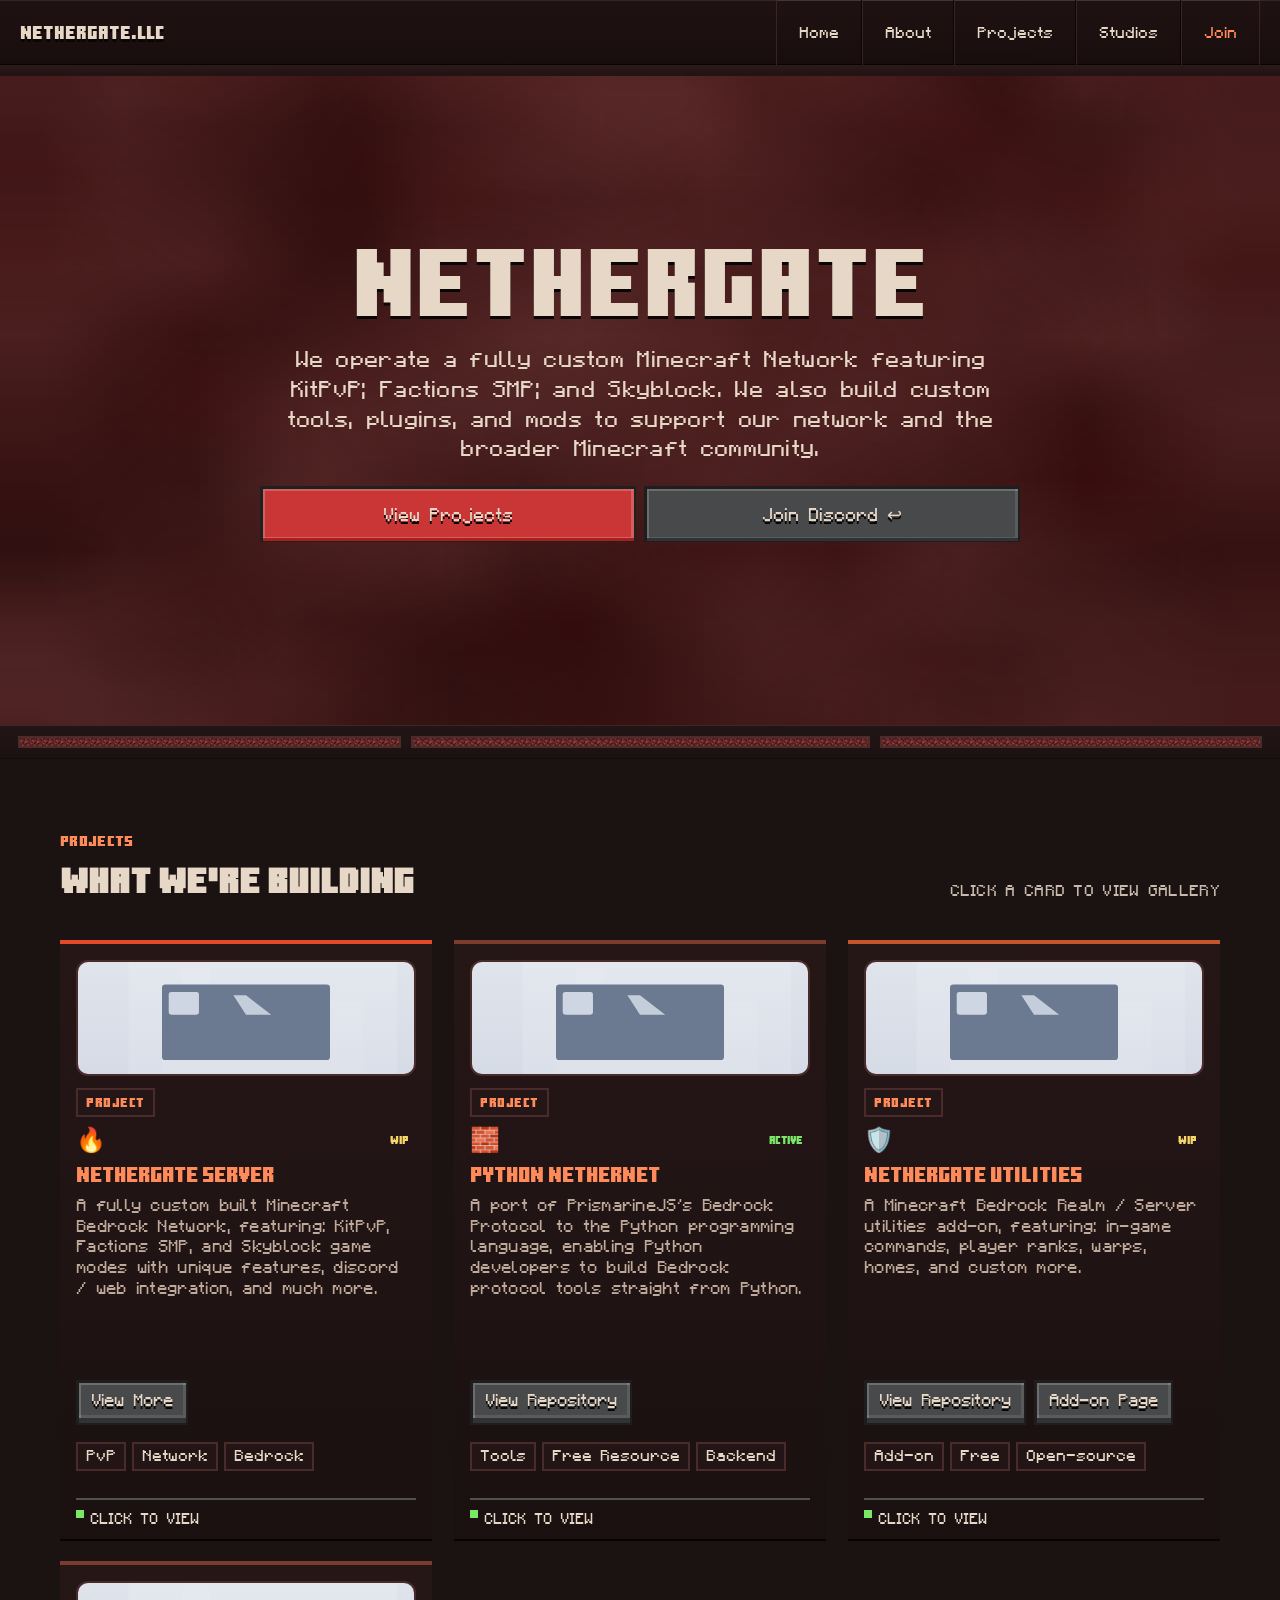
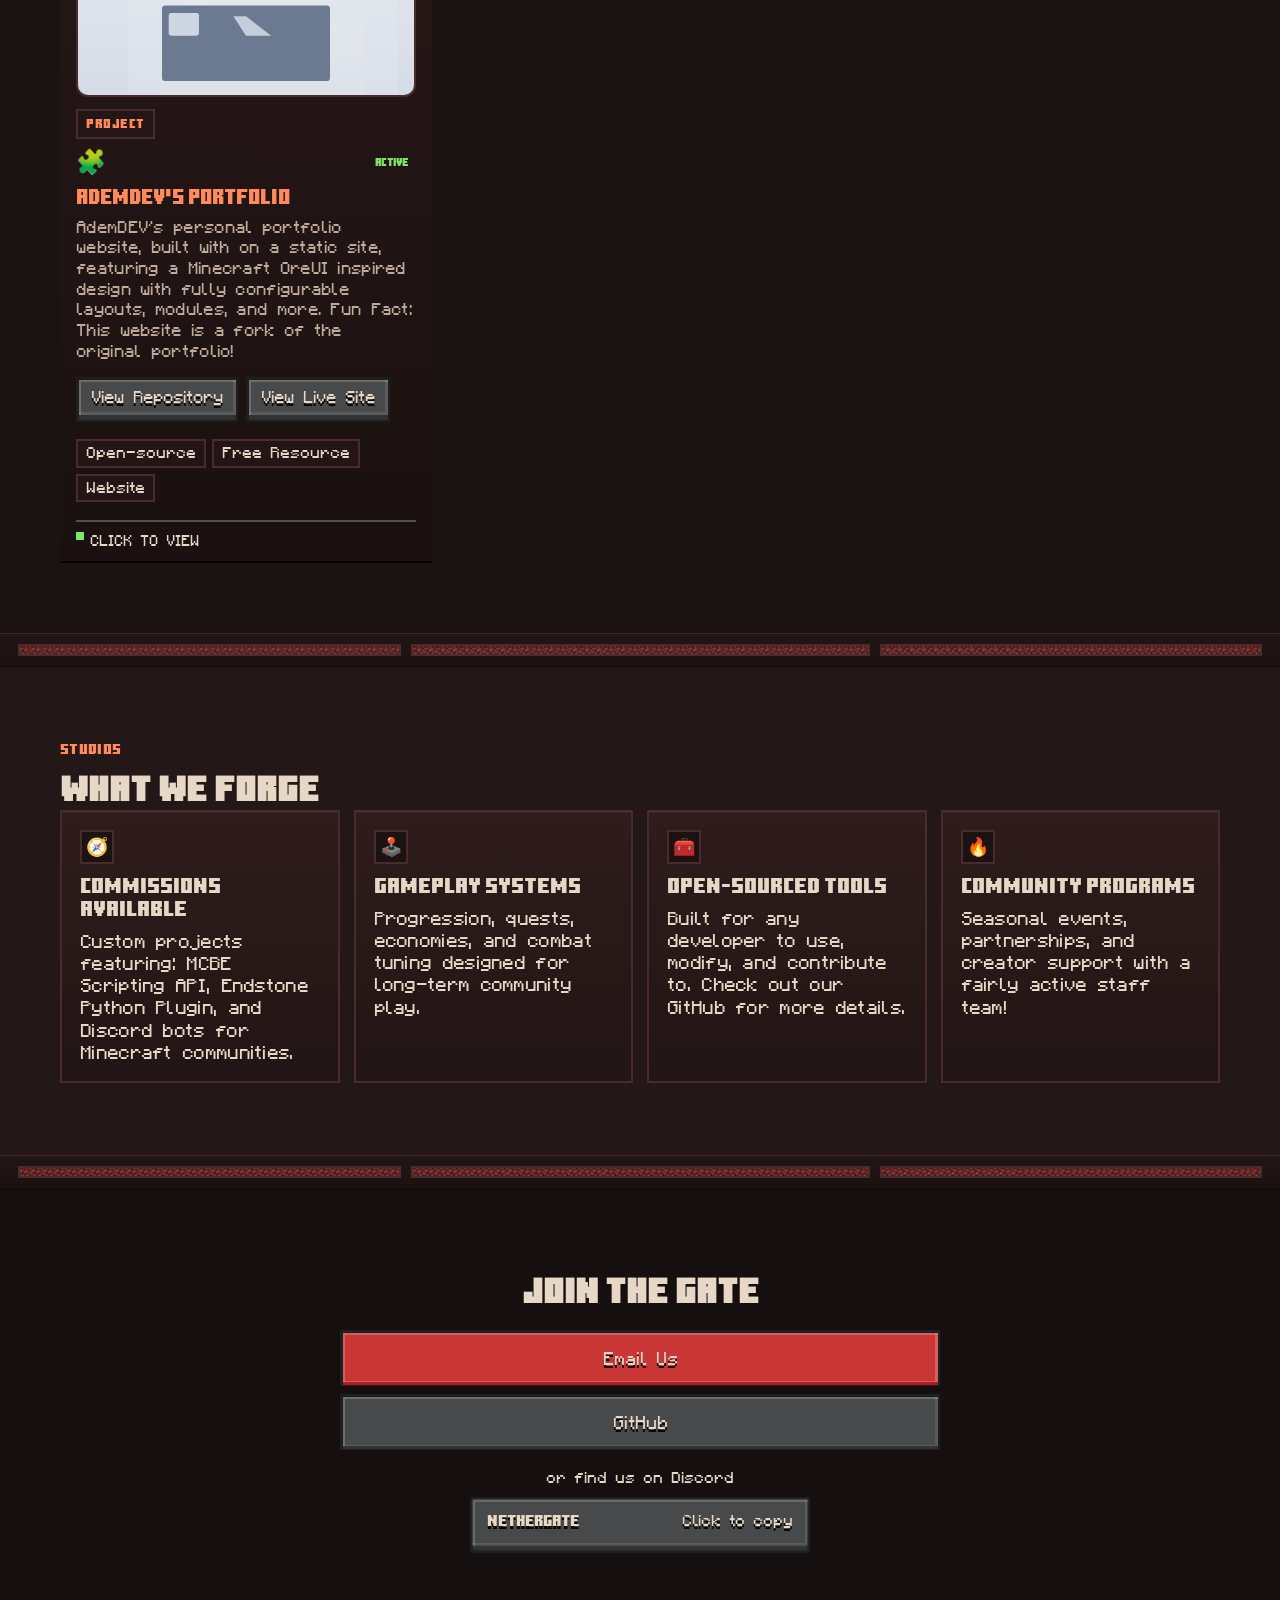
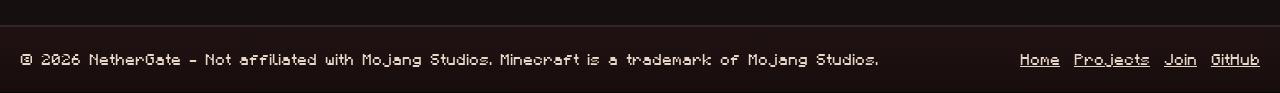
==== index.html @ c9d745f7 "e" ====
<!doctype html>
<html lang="en">
  <head>
    <meta charset="UTF-8" />
    <meta name="title" content="NetherGate" />
    <meta name="description" content="NetherGate is a Minecraft organization and server network forging dark fantasy worlds, tools, and community experiences." />
    <meta name="viewport" content="width=device-width, initial-scale=1.0" />
    <meta name="Keywords" content="HTML, Python, CSS, SQL, JavaScript, How to, PHP, Java, C, C++, C#, jQuery, Bootstrap, Colors, W3.CSS, XML, MySQL, Icons, NodeJS, React, Graphics, Angular, R, AI, Git, Data Science, Code Game, Tutorials, Programming, Web Development, Training, Learning, Quiz, Exercises, Courses, Lessons, References, Examples, Learn to code, Source code, Demos, Tips, Website">
    
    <!-- Discord / Open Graph embed -->
    <meta property="og:type" content="website" />
    <meta property="og:url" content="https://nethergate.gg/" />
    <meta property="og:title" content="NetherGate" />
    <meta property="og:description" content="NetherGate is a Minecraft organization and server network forging dark fantasy worlds, tools, and community experiences." />
    <meta property="og:image" content="https://nethergate.gg/A.png" />

    <!-- Controls the left-side colour bar in Discord -->
    <meta name="theme-color" content="#b3261e" />
    <title>NetherGate</title>
    <link rel="stylesheet" href="styles.css" />

    <link rel="icon" type="image/png" sizes="32x32" href="A.png" />,
    <link rel="apple-touch-icon" sizes="180x180" href="A.png" />
  </head>
  <body>
    <header class="topbar">
      <a href="#hero" class="brand">
        <span class="brand-text" id="logo-text">NetherGate</span>
      </a>
      <button class="nav-toggle" id="nav-toggle" aria-label="Toggle menu">☰</button>
      <nav id="nav">
        <a href="#hero">Home</a>
        <a href="#profile" id="nav-profile">About</a>
        <a href="#selling">Network</a>
        <a href="#projects">Projects</a>
        <a href="#services">Studios</a>
        <a href="#contact" class="cta">Join</a>
      </nav>
    </header>

    <main>
      <section
        id="hero"
        class="bb-section hero-bg nether-flow"
        style="--bg-url:url('images/netherrack.png')"
      >
        <div class="bb-inner hero-inner reveal">
          <h1 id="hero-title" class="bb-title">NetherGate</h1>
          <p id="hero-sub" class="bb-subtitle"></p>
          <div class="bb-actions" style="max-width: 760px">
            <a class="bb-btn green" href="#projects"><span>View Projects</span></a>
            <a class="bb-btn white" href="#selling" id="hero-store-cta"><span>Bedrock Server</span></a>
          </div>
        </div>
      </section>

      <div class="creative-separator" aria-hidden="true">
        <span></span><span></span><span></span>
      </div>

      <section class="section section-alt" id="selling">
        <div class="container">
          <div class="projects-header reveal">
            <div>
              <p class="section-label">NETWORK</p>
              <h2 class="section-heading">NetherGate Network</h2>
            </div>
            <p class="section-mini-note">CLICK A CARD TO VIEW DETAILS</p>
          </div>
          <div class="cards-grid" id="selling-grid"></div>
        </div>
      </section>

      <div class="creative-separator" aria-hidden="true">
        <span></span><span></span><span></span>
      </div>

      <section class="section" id="projects">
        <div class="container">
          <div class="projects-header reveal">
            <div>
              <p class="section-label">PROJECTS</p>
              <h2 class="section-heading">What We're Building</h2>
            </div>
            <p class="section-mini-note">CLICK A CARD TO VIEW GALLERY</p>
          </div>
          <div class="cards-grid" id="cards-grid"></div>
        </div>
      </section>

      <div class="creative-separator" aria-hidden="true">
        <span></span><span></span><span></span>
      </div>

      <section class="section section-alt" id="services">
        <div class="container">
          <div class="section-center reveal">
            <p class="section-label">STUDIOS</p>
            <h2 class="section-heading">What We Forge</h2>
          </div>
          <div class="services-grid reveal" id="services-grid"></div>
        </div>
      </section>

      <div class="creative-separator" aria-hidden="true">
        <span></span><span></span><span></span>
      </div>

      <section class="section section-dark" id="contact">
        <div class="container">
          <div class="contact-inner reveal">
            <h2 class="section-heading section-heading-center">Join the Gate</h2>
            <div class="contact-links" id="contact-links"></div>
            <div class="divider-row">or find us on Discord</div>
            <div class="discord-box" id="discord-box">
              <span class="discord-tag" id="discord-tag"></span>
              <span class="discord-copy">Click to copy</span>
            </div>
          </div>
        </div>
      </section>
    </main>

    <footer>
      <span class="footer-copy" id="footer-copy"></span>
      <div class="footer-links">
        <a href="#hero">Home</a>
        <a href="#projects">Projects</a>
        <a href="#contact">Join</a>
        <a href="#" id="footer-gh">GitHub</a>
      </div>
    </footer>

    <div id="gallery-modal" role="dialog" aria-modal="true" aria-label="Project gallery">
      <div class="gm-backdrop" id="gm-backdrop"></div>
      <div class="gm-shell">
        <div class="gm-titlebar">
          <div class="gm-title-left">
            <div class="gm-accent-dot" id="gm-accent-dot"></div>
            <span class="gm-project-name" id="gm-project-name"></span>
          </div>
          <button type="button" class="gm-close" id="gm-close" aria-label="Close gallery">✕</button>
        </div>
        <div class="gm-viewer" id="gm-viewer">
          <button type="button" class="gm-nav prev" id="gm-prev" aria-label="Previous image">◀</button>
          <img class="gm-main-img" id="gm-main-img" src="" alt="" style="display: none" />
          <div class="gm-placeholder" id="gm-placeholder">
            <div class="gm-placeholder-icon" id="gm-ph-icon">📷</div>
            <div class="gm-placeholder-title">No screenshots yet</div>
            <div class="gm-placeholder-sub">Add images to this project's gallery array in CONFIG.</div>
          </div>
          <button type="button" class="gm-nav next" id="gm-next" aria-label="Next image">▶</button>
        </div>
        <div class="gm-caption" id="gm-caption-bar" style="display: none">
          <span class="gm-caption-text" id="gm-caption"></span>
          <span class="gm-counter" id="gm-counter"></span>
        </div>
        <div class="gm-info">
          <p class="gm-info-desc" id="gm-info-desc"></p>
          <div class="gm-info-links" id="gm-info-links"></div>
        </div>
        <div class="gm-tags" id="gm-tags"></div>
        <div class="gm-thumbs" id="gm-thumbs" style="display: none"></div>
        <div class="gm-add-hint">ESC to close · ← → to navigate</div>
      </div>
    </div>

    <div id="selling-modal" role="dialog" aria-modal="true" aria-label="Selling item">
      <div class="gm-backdrop" id="sm-backdrop"></div>
      <div class="gm-shell">
        <div class="gm-titlebar">
          <div class="gm-title-left">
            <div class="gm-accent-dot" id="sm-accent-dot"></div>
            <span class="gm-project-name" id="sm-title"></span>
          </div>
          <button type="button" class="gm-close" id="sm-close" aria-label="Close selling">✕</button>
        </div>
        <div class="gm-viewer" id="sm-viewer">
          <button type="button" class="gm-nav prev" id="sm-prev" aria-label="Previous image">◀</button>
          <img class="gm-main-img" id="sm-main-img" src="" alt="" style="display: none" />
          <div class="gm-placeholder" id="sm-placeholder">
            <div class="gm-placeholder-icon" id="sm-ph-icon">📦</div>
            <div class="gm-placeholder-title">No images</div>
          </div>
          <button type="button" class="gm-nav next" id="sm-next" aria-label="Next image">▶</button>
        </div>
        <div class="gm-caption" id="sm-caption-bar" style="display: none">
          <span class="gm-caption-text" id="sm-caption"></span>
          <span class="gm-counter" id="sm-counter"></span>
        </div>
        <div class="sm-font-row">
          <div class="sm-font-toggle" role="group" aria-label="Description font">
            <button type="button" class="sm-font-btn" id="sm-font-default" aria-pressed="true">Default</button>
            <button type="button" class="sm-font-btn" id="sm-font-minecraft" aria-pressed="false">Minecraft</button>
          </div>
        </div>
        <div class="gm-info">
          <div class="sm-desc-slot"><div id="sm-desc" class="gm-info-desc"></div></div>
          <div class="gm-info-links" id="sm-links"></div>
        </div>
        <div class="gm-thumbs" id="sm-thumbs" style="display: none"></div>
        <div class="gm-add-hint">Markdown rendering enabled · Full formatting supported</div>
      </div>
    </div>

    <div id="profile-modal" role="dialog" aria-modal="true" aria-label="Profile menu">
      <div class="gm-backdrop" id="pm-backdrop"></div>
      <div class="gm-shell pm-shell">
        <div class="gm-titlebar">
          <div class="gm-title-left">
            <div class="gm-accent-dot" id="pm-accent-dot"></div>
            <span class="gm-project-name" id="pm-title">Profile</span>
          </div>
          <button type="button" class="gm-close" id="pm-close" aria-label="Close profile">✕</button>
        </div>
        <div class="pm-font-row">
          <div class="pm-font-toggle" role="group" aria-label="Profile font">
            <button type="button" class="pm-font-btn" id="pm-font-default" aria-pressed="true">Default</button>
            <button type="button" class="pm-font-btn" id="pm-font-minecraft" aria-pressed="false">Minecraft</button>
          </div>
        </div>
        <div class="pm-body">
          <div class="pm-desc-wrap">
            <div id="pm-desc" class="pm-desc"></div>
          </div>
          <div class="pm-links" id="pm-links"></div>
        </div>
      </div>
    </div>

    <script src="config.js"></script>
    <script src="https://cdn.jsdelivr.net/npm/marked/marked.min.js"></script>
    <script src="index.js" defer></script>
  </body>
</html>
---- styles.css ----
@font-face {
  font-family: "Minecraft";
  src: url("fonts/minecraft/MinecraftTen.ttf") format("truetype");
  font-display: swap;
}


@font-face {
  font-family: "Mojangles";
  src: url("fonts/mojangles/Mojangles.ttf") format("truetype");
  font-display: swap;
}

@font-face {
  font-family: "MojanglesBold";
  src: url("fonts/mojangles/MojanglesBold.otf") format("opentype");
  font-display: swap;
}

:root {
  --minecraftdepth: 2.5px;
  --nav-h: 66px;
  --text-shadow: 0 0.2rem 0 #090606;
  --ember: #ff6a3d;
  --ember-soft: #ff8b5a;
  --lava: #ff4d3a;
  --ash: #e7d7c7;
  --ink: #120b0b;
  --panel: #1b1212;
  --panel-alt: #241717;
  --panel-deep: #160f0f;
  --card-bg: #1a1212;
}

* {
  box-sizing: border-box;
  margin: 0;
  padding: 0;
  scrollbar-width: thin;
  scrollbar-color: #ff6a3d #1a0f0f;
}

*::-webkit-scrollbar {
  width: 12px;
  height: 12px;
}

*::-webkit-scrollbar-track {
  background:
    linear-gradient(180deg, #1a0f0f, #140b0b),
    repeating-linear-gradient(
      0deg,
      rgba(255, 255, 255, 0.02) 0 1px,
      rgba(0, 0, 0, 0.08) 1px 3px
    );
  border-left: 1px solid #2b1b1b;
  border-right: 1px solid #0b0707;
}

*::-webkit-scrollbar-thumb {
  background:
    linear-gradient(180deg, #ff8b5a, #e8502f),
    repeating-linear-gradient(
      90deg,
      rgba(255, 255, 255, 0.08) 0 2px,
      rgba(0, 0, 0, 0.12) 2px 4px
    );
  border: 1px solid #b83b22;
  border-radius: 2px;
  box-shadow: inset 0 1px 0 rgba(255, 255, 255, 0.12);
}

*::-webkit-scrollbar-thumb:hover {
  background:
    linear-gradient(180deg, #ff9a6c, #f0643c),
    repeating-linear-gradient(
      90deg,
      rgba(255, 255, 255, 0.12) 0 2px,
      rgba(0, 0, 0, 0.08) 2px 4px
    );
  border-color: #cf4c2c;
  box-shadow:
    inset 0 1px 0 rgba(255, 255, 255, 0.2),
    0 0 0 1px rgba(255, 120, 80, 0.2);
}

*::-webkit-scrollbar-thumb:active {
  background: linear-gradient(180deg, #e14b2b, #c83a23);
}

*::-webkit-scrollbar-corner {
  background: #120b0b;
}

html {
  scroll-behavior: smooth;
}

body {
  background-color: var(--card-bg);
  color: var(--ash);
  overflow-x: hidden;
}

.topbar {
  position: fixed;
  top: 0;
  left: 0;
  right: 0;
  height: var(--nav-h);
  background:
    linear-gradient(180deg, rgba(32, 18, 18, 0.98), rgba(23, 13, 13, 0.98)),
    repeating-linear-gradient(
      90deg,
      rgba(255, 120, 80, 0.07) 0 1px,
      rgba(0, 0, 0, 0.18) 1px 2px
    ),
    repeating-linear-gradient(
      0deg,
      rgba(255, 255, 255, 0.04) 0 1px,
      rgba(0, 0, 0, 0.2) 1px 2px
    );
  border-bottom: 1px solid #3a2525;
  box-shadow:
    inset 0 1px 0 rgba(255, 255, 255, 0.08),
    inset 0 -1px 0 rgba(0, 0, 0, 0.7);
  z-index: 999;
  display: flex;
  align-items: center;
  justify-content: space-between;
  padding: 0 20px;
  overflow: visible;
}

.topbar::before {
  content: "";
  position: absolute;
  left: 0;
  right: 0;
  bottom: -10px;
  height: 10px;
  background:
    linear-gradient(180deg, rgba(44, 26, 26, 0.96), rgba(32, 18, 18, 0.96)),
    repeating-linear-gradient(
      90deg,
      rgba(255, 120, 80, 0.08) 0 2px,
      rgba(0, 0, 0, 0.2) 2px 4px
    );
  pointer-events: none;
}

.topbar::after {
  content: "";
  position: absolute;
  left: 0;
  right: 0;
  bottom: -11px;
  height: 1px;
  background: rgba(36, 20, 20, 0.95);
  pointer-events: none;
}

.brand {
  display: inline-flex;
  align-items: center;
  gap: 10px;
  text-decoration: none;
}

.brand-logo {
  width: 34px;
  height: 34px;
  image-rendering: pixelated;
}

.brand-text {
  font-family: "Minecraft", monospace;
  font-size: clamp(14px, 2vw, 18px);
  color: var(--ash);
  text-shadow: var(--text-shadow);
}

nav {
  display: flex;
  align-items: center;
  gap: 0;
  height: 100%;
}

nav a {
  color: var(--ash);
  text-decoration: none;
  font-family: "Mojangles", monospace;
  font-size: 1rem;
  padding: 0 22px;
  height: 100%;
  display: inline-flex;
  align-items: center;
  border-left: 1px solid rgba(65, 40, 40, 0.8);
  border-right: 1px solid rgba(0, 0, 0, 0.6);
  box-shadow: inset 0 1px 0 rgba(255, 255, 255, 0.08);
}

nav a:hover {
  background: rgba(255, 106, 61, 0.12);
}

nav a:last-child {
  border-right: 1px solid rgba(65, 40, 40, 0.8);
}

nav .cta {
  color: var(--ember-soft);
}

.nav-toggle {
  display: none;
  border: 1px solid rgba(255, 255, 255, 0.08);
  color: var(--ash);
  background: rgba(0, 0, 0, 0.35);
  width: 40px;
  height: 34px;
  font-size: 20px;
}

.bb-section {
  position: relative;
  background-image: linear-gradient(rgba(0, 0, 0, 0.45), rgba(0, 0, 0, 0.62)), var(--bg-url);
  background-size: cover;
  background-position: center;
  background-repeat: no-repeat;
}

.nether-flow {
  background-size: cover;
}

.nether-flow::before {
  content: "";
  position: absolute;
  inset: 0;
  background-image: var(--bg-url);
  background-size: 160% 160%;
  background-position: 50% 0%;
  background-repeat: repeat;
  animation: netherFlow 28s linear infinite;
  opacity: 0.45;
  z-index: 0;
}

.nether-flow > * {
  position: relative;
  z-index: 1;
}

@keyframes netherFlow {
  0% {
    background-position: 50% 0%;
  }
  100% {
    background-position: 50% 100%;
  }
}

.hero-bg {
  padding-top: calc(var(--nav-h) + 56px);
  padding-bottom: 90px;
}

.info-bg {
  padding: 140px 0;
}

.bb-inner {
  width: min(60%, 1160px);
  margin: 0 auto;
  display: flex;
  flex-direction: column;
  align-items: center;
  gap: 16px;
}

.hero-inner {
  min-height: 55vh;
  justify-content: center;
}

.bb-title,
.bb-h2 {
  font-family: "Minecraft", monospace;
  font-weight: 400;
  text-shadow: var(--text-shadow);
  text-align: center;
}

.creator-card h3 {
  font-family: "Minecraft", monospace;
  font-weight: 400;
  text-shadow: var(--text-shadow);
  text-align: left;
}

.bb-title {
  font-size: clamp(44px, 8vw, 96px);
  line-height: 1;
}

.bb-h2 {
  font-size: clamp(24px, 3.2vw, 44px);
  line-height: 1.1;
}

.bb-subtitle,
.bb-p,
p,
li {
  font-family: "Mojangles", monospace;
  font-size: clamp(16px, 1.8vw, 23px);
  line-height: 1.3;
  letter-spacing: 0.3px;
  color: var(--ash);
}

.bb-p.center,
.bb-subtitle {
  text-align: center;
}

.bb-actions {
  width: 100%;
  display: grid;
  grid-template-columns: repeat(2, minmax(0, 1fr));
  gap: 8px;
  align-items: stretch;
  margin-top: 6px;
}

.bb-actions.one {
  max-width: 420px;
  grid-template-columns: 1fr;
}

.bb-actions .bb-btn {
  width: auto;
  min-width: 0;
}

.bb-btn {
  min-height: 0;
  width: 100%;
  text-decoration: none;
  color: inherit;
  display: block;
  user-select: none;
  -webkit-user-drag: none;
}

.bb-btn > span {
  cursor: pointer;
  box-sizing: border-box;
  width: 100%;
  min-height: 56px;
  image-rendering: pixelated;
  border-image-slice: 2 2 4 2 fill;
  border-image-width: 5px;
  padding: 0.5rem 0.75rem;
  display: flex;
  align-items: center;
  justify-content: center;
  font-family: "Mojangles", monospace;
  font-size: clamp(15px, 1.4vw, 20px);
  text-align: center;
  text-shadow: var(--text-shadow);
}

.bb-btn.pressed > span {
  filter: brightness(0.92);
}

.bb-btn.green > span {
  border-image-source: url("ui/buttons/red/unchecked.png");
}

.bb-btn.green:hover > span {
  border-image-source: url("ui/buttons/red/unchecked_hover.png");
}

.bb-btn.white > span {
  color: var(--ash);
  text-shadow: var(--text-shadow);
  border-image-source: url("ui/buttons/dark/unchecked.png");
}

.bb-btn.white:hover > span {
  border-image-source: url("ui/buttons/dark/unchecked_hover.png");
}

.bb-btn.blue > span {
  border-image-source: url("ui/buttons/dark/unchecked.png");
}

.bb-btn.blue:hover > span {
  border-image-source: url("ui/buttons/dark/unchecked_hover.png");
}

.bb-btn.gold > span {
  color: var(--ash);
  text-shadow: var(--text-shadow);
  border-image-source: url("ui/buttons/dark/unchecked.png");
}

.bb-btn.gold:hover > span {
  border-image-source: url("ui/buttons/dark/unchecked_hover.png");
}

.bb-btn.dark > span {
  color: var(--ash);
  text-shadow: var(--text-shadow);
  border-image-source: url("ui/buttons/dark/unchecked.png");
}

.bb-btn.dark:hover > span {
  border-image-source: url("ui/buttons/dark/unchecked_hover.png");
}

.trailer-block {
  margin-top: 38px;
}

.yt-shell {
  margin-top: 10px;
  position: relative;
  width: 100%;
  border: var(--minecraftdepth) solid rgb(30, 30, 31);
  aspect-ratio: 16 / 9;
  overflow: hidden;
}

.yt-thumb {
  width: 100%;
  height: 100%;
  object-fit: cover;
  cursor: pointer;
}

.yt-play {
  pointer-events: none;
  position: absolute;
  inset: 0;
  display: grid;
  place-items: center;
  font-size: 72px;
  color: #fff;
  text-shadow: 0 0 22px rgba(0, 0, 0, 0.9);
  background: rgba(0, 0, 0, 0.22);
}

.section-divider {
  width: 100%;
  height: 28px;
  overflow: hidden;
  background-color: #1a1212;
  background-image: url("images/netherrack.png");
  background-repeat: repeat-x;
  background-size: 28px 28px;
  border-top: 2px solid rgba(255, 255, 255, 0.06);
  border-bottom: 2px solid rgba(0, 0, 0, 0.6);
}

.section-divider img {
  display: none;
}

.feature-grid {
  gap: 52px;
}

.feature-row {
  width: 100%;
  display: flex;
  align-items: center;
  justify-content: center;
  gap: 32px;
}

.feature-row.right {
  flex-direction: row-reverse;
}

.feature-row img {
  width: 50%;
  aspect-ratio: 16 / 9;
  object-fit: cover;
  transition: transform 0.25s ease;
}

.feature-row.left img:hover {
  transform: rotate(2.5deg) scale(1.05);
}

.feature-row.right img:hover {
  transform: rotate(-2.5deg) scale(1.05);
}

.feature-row > div {
  width: 50%;
}

.creators-wrap {
  gap: 24px;
}

.creator-grid {
  width: 100%;
  display: grid;
  grid-template-columns: repeat(2, 1fr);
  gap: 12px;
}

.creator-card {
  min-height: 3.5rem;
  display: flex;
  align-items: flex-end;
}

.creator-card > div {
  width: 100%;
  box-sizing: border-box;
  border-image: url("ui/buttons/dark/default.png") 2 2 2 2 fill;
  border-image-width: 5px;
  image-rendering: pixelated;
  padding: 0.5rem;
  display: flex;
  align-items: center;
  gap: 10px;
}

.creator-card.creator > div {
  border-image-source: url("ui/buttons/red/default.png");
}

.creator-card img {
  width: 72px;
  height: 72px;
  image-rendering: pixelated;
}

.creator-card h3 {
  text-align: left;
  font-size: 1.6rem;
}

.creator-card p {
  color: var(--ash);
}

.creator-card.creator p,
.creator-card.creator h3 {
  color: var(--ash);
}

.section {
  padding: 72px 20px;
  background: var(--panel);
}

.creative-separator {
  height: 34px;
  background:
    linear-gradient(180deg, #221515 0%, #1c1111 100%),
    repeating-linear-gradient(
      90deg,
      rgba(255, 120, 80, 0.08) 0 2px,
      rgba(0, 0, 0, 0.08) 2px 4px
    );
  border-top: 1px solid #402525;
  border-bottom: 1px solid #120b0b;
  display: grid;
  grid-template-columns: 1fr 1.2fr 1fr;
  align-items: center;
  gap: 10px;
  padding: 0 18px;
}

.creative-separator span {
  height: 12px;
  border: 2px solid #4a2c2c;
  image-rendering: pixelated;
  background-size: 12px 12px;
  background-repeat: repeat;
}

.creative-separator span:nth-child(1) {
  background-image: url("images/netherrack.png");
}

.creative-separator span:nth-child(2) {
  background-image: url("images/netherrack.png");
}

.creative-separator span:nth-child(3) {
  background-image: url("images/netherrack.png");
}

.section-alt {
  background: var(--panel-alt);
}

.section-dark {
  background: var(--panel-deep);
}

.container {
  max-width: 1160px;
  margin: 0 auto;
}

.section-label {
  font-family: "Minecraft", monospace;
  font-size: 0.95rem;
  color: var(--ember-soft);
}

.section-heading {
  font-family: "Minecraft", monospace;
  font-size: clamp(24px, 2.7vw, 38px);
  margin-top: 8px;
}

.section-mini-note {
  font-family: "Mojangles", monospace;
  font-size: 1rem;
  opacity: 0.85;
}

.projects-header {
  display: flex;
  justify-content: space-between;
  align-items: flex-end;
  gap: 12px;
  margin-bottom: 38px;
  flex-wrap: wrap;
}

.cards-grid {
  display: grid;
  grid-template-columns: repeat(auto-fill, minmax(320px, 1fr));
  grid-auto-rows: 1fr;
  gap: 22px;
}

.card {
  background: #1a1212;
  border: 0;
  border-radius: 0;
  overflow: hidden;
  image-rendering: pixelated;
  border-image: url("ui/card/card_button.png") 2 2 2 2 fill;
  border-image-width: 6px;
  box-shadow: inset 0 1px 0 rgba(255, 255, 255, 0.06), 0 2px 0 rgba(0, 0, 0, 0.8);
  transition: transform 0.12s ease;
  height: 100%;
}

.card:hover {
  transform: translateY(-2px);
}

.card-accent {
  height: 4px;
}

.card-inner {
  padding: 16px;
  display: flex;
  flex-direction: column;
  height: 100%;
  background: linear-gradient(180deg, rgba(39, 23, 23, 0.94), rgba(26, 16, 16, 0.94));
}

.card-cover {
  width: 100%;
  height: 116px;
  margin-bottom: 12px;
  background-size: cover;
  background-position: center;
  border: 2px solid #4a2b2b;
  border-radius: 12px;
  overflow: hidden;
  image-rendering: pixelated;
}

.card-cover.is-placeholder {
  display: grid;
  place-items: center;
  background:
    repeating-linear-gradient(45deg, #2b1a1a 0 8px, #231515 8px 16px),
    linear-gradient(180deg, #3a2424, #1e1212);
}

.card-cover-icon {
  font-size: 26px;
  filter: grayscale(0.1);
}

.card-chip-row {
  margin-bottom: 9px;
}

.card-chip {
  display: inline-block;
  font-family: "Minecraft", monospace;
  font-size: 0.82rem;
  line-height: 1;
  color: var(--ember-soft);
  letter-spacing: 0.04em;
  border: 2px solid #4a2b2b;
  background: #241616;
  padding: 6px 8px;
}

.card-icon-row {
  display: flex;
  justify-content: space-between;
  align-items: center;
  margin-bottom: 10px;
}

.card-emoji {
  font-size: 24px;
}

.status-pill {
  font-family: "Minecraft", monospace;
  font-size: 11px;
  padding: 4px 8px;
}

.pill-active {
  color: #7ce667;
}

.pill-wip {
  color: #f8d86a;
}

.pill-archived {
  color: #bbb;
}

.card-title {
  font-family: "Minecraft", monospace;
  font-size: 1.3rem;
  line-height: 1.02;
  margin-bottom: 10px;
  color: #ff8b5a;
}

.card-desc {
  font-family: "Mojangles", monospace;
  font-size: 1.06rem;
  line-height: 1.22;
  margin-bottom: 12px;
  flex: 1;
  color: #bfa99a;
}

.card-sep {
  color: #bfa99a;
}

.card-tags {
  display: flex;
  flex-wrap: wrap;
  gap: 6px;
  margin-bottom: 8px;
  min-height: 38px;
  align-content: flex-start;
}

.tag {
  font-family: "Mojangles", monospace;
  font-size: 1.02rem;
  line-height: 1;
  border: 2px solid #4a2b2b;
  background: #231515;
  padding: 4px 8px;
}

.card-links {
  display: flex;
  gap: 8px;
  flex-wrap: wrap;
  min-height: 54px;
  align-content: flex-start;
  margin-bottom: 8px;
}

.card-links.is-empty {
  display: block;
}

.card-btn {
  text-decoration: none;
  font-family: "Mojangles", monospace;
  color: var(--ash);
  min-height: 2.8rem;
  display: inline-flex;
  align-items: flex-end;
  border: none;
  background: none;
  border-image-slice: 2 2 4 2 fill;
  border-image-width: 5px 5px 10px 5px;
  border-image-source: url("ui/buttons/dark/unchecked.png");
  border-style: solid;
  padding: 0.5rem 0.75rem calc(0.5rem + var(--minecraftdepth) * 2);
  font-size: 1.05rem;
  line-height: 1;
  text-shadow: var(--text-shadow);
}

.card-btn:hover {
  border-image-source: url("ui/buttons/dark/unchecked_hover.png");
}

.card-gallery-hint {
  margin-top: 10px;
  padding-top: 10px;
  border-top: 2px solid #505152;
  display: flex;
  gap: 6px;
  font-family: "Mojangles", monospace;
  font-size: 0.95rem;
}

.gallery-hint-dot {
  width: 8px;
  height: 8px;
  background: #7ce667;
}

.services-grid {
  display: grid;
  grid-template-columns: repeat(auto-fill, minmax(260px, 1fr));
  gap: 14px;
}

.service-block {
  border: 2px solid #4a2b2b;
  border-radius: 0;
  background: linear-gradient(180deg, #2f1c1c, #221515);
  box-shadow: inset 0 1px 0 rgba(255, 255, 255, 0.06);
  padding: 18px;
}

.service-icon {
  width: 34px;
  height: 34px;
  display: inline-grid;
  place-items: center;
  margin-bottom: 10px;
  border: 2px solid #4a2b2b;
  background: #1d1212;
  font-size: 18px;
}

.service-name {
  font-family: "Minecraft", monospace;
  font-size: 1.4rem;
  margin-bottom: 10px;
  line-height: 1.02;
}

.service-desc {
  font-family: "Mojangles", monospace;
  font-size: 1.16rem;
  line-height: 1.2;
}

.contact-inner {
  max-width: 600px;
  margin: 0 auto;
}

.section-heading-center {
  text-align: center;
}

.contact-links {
  margin: 18px 0;
  display: flex;
  justify-content: center;
  gap: 8px;
  flex-wrap: wrap;
}

.divider-row {
  text-align: center;
  font-family: "Mojangles", monospace;
  margin: 10px 0;
}

.discord-box {
  width: min(340px, 100%);
  margin: 0 auto;
  min-height: 56px;
  border-style: solid;
  border-width: 5px 5px 10px 5px;
  border-image-source: url("ui/buttons/dark/unchecked.png");
  border-image-slice: 2 2 4 2 fill;
  border-image-width: 5px 5px 10px 5px;
  border-image-repeat: stretch;
  padding: 0.5rem 0.75rem calc(0.5rem + var(--minecraftdepth) * 2);
  display: flex;
  justify-content: space-between;
  align-items: flex-end;
  cursor: pointer;
  text-shadow: var(--text-shadow);
}

.discord-box:hover {
  border-image-source: url("ui/buttons/dark/unchecked_hover.png");
}

.discord-box:active {
  filter: brightness(0.92);
}

.discord-tag {
  font-family: "Minecraft", monospace;
}

.discord-copy {
  font-family: "Mojangles", monospace;
}

footer {
  background:
    linear-gradient(180deg, rgba(32, 18, 18, 0.98), rgba(23, 13, 13, 0.98)),
    repeating-linear-gradient(
      90deg,
      rgba(255, 120, 80, 0.08) 0 1px,
      rgba(0, 0, 0, 0.2) 1px 2px
    ),
    repeating-linear-gradient(
      0deg,
      rgba(255, 255, 255, 0.04) 0 1px,
      rgba(0, 0, 0, 0.2) 1px 2px
    );
  border-top: 1px solid #3a2525;
  box-shadow:
    inset 0 1px 0 rgba(255, 255, 255, 0.08),
    inset 0 -1px 0 rgba(0, 0, 0, 0.6);
  padding: 24px 20px;
  display: flex;
  justify-content: space-between;
  align-items: center;
  gap: 10px;
  flex-wrap: wrap;
}

.footer-copy,
.footer-links a {
  font-family: "Mojangles", monospace;
  color: var(--ash);
}

.footer-links {
  display: flex;
  gap: 14px;
}

.reveal {
  opacity: 0;
  transform: translateY(20px);
  transition: opacity 0.55s ease, transform 0.55s ease;
}

.reveal.in {
  opacity: 1;
  transform: none;
}

#gallery-modal,
#selling-modal,
#profile-modal {
  position: fixed;
  inset: 0;
  z-index: 2000;
  display: flex;
  align-items: center;
  justify-content: center;
  padding: 14px;
  opacity: 0;
  pointer-events: none;
  transition: opacity 0.2s;
}

#gallery-modal.open,
#selling-modal.open,
#profile-modal.open {
  opacity: 1;
  pointer-events: auto;
}

.gm-backdrop {
  position: absolute;
  inset: 0;
  background: rgba(0, 0, 0, 0.85);
}

.gm-shell {
  position: relative;
  width: min(1240px, 98vw);
  max-height: 95vh;
  overflow: auto;
  background: #202122;
  border: 2px solid #555;
  z-index: 1;
}

.pm-shell {
  width: min(1100px, 98vw);
}

.pm-font-row {
  display: flex;
  justify-content: flex-start;
  padding: 6px 10px;
  border-bottom: 1px solid #555;
}

.pm-font-toggle {
  display: inline-flex;
  gap: 6px;
}

.pm-font-btn {
  border: 1px solid #54575c;
  background: #1b1c1e;
  color: #e7e7e7;
  padding: 4px 8px;
  font-size: 0.78rem;
  line-height: 1;
  cursor: pointer;
  border-radius: 2px;
  text-shadow: var(--text-shadow);
  font-family: "Minecraft", monospace;
}

.pm-font-btn:hover {
  border-color: #7a7f86;
  background: #222427;
}

.pm-font-btn.active,
.pm-font-btn[aria-pressed="true"] {
  border-color: #6fe784;
  background: #1f2922;
}

.pm-body {
  display: grid;
  grid-template-columns: minmax(0, 1fr) 220px;
  gap: 16px;
  padding: 16px;
}

.pm-desc-wrap {
  min-width: 0;
  max-height: 70vh;
  overflow: auto;
  padding-right: 4px;
}

.pm-desc {
  font-family: system-ui, -apple-system, "Segoe UI", Tahoma, Arial, sans-serif;
  font-size: 0.82rem;
  line-height: 1.3;
}

.pm-desc * {
  font-size: inherit;
}

.pm-desc h1,
.pm-desc h2,
.pm-desc h3,
.pm-desc h4,
.pm-desc h5,
.pm-desc h6 {
  font-family: inherit;
  font-size: 1.2em;
  margin: 0.6rem 0 0.4rem;
  line-height: 1.2;
}

.pm-desc h2 {
  font-size: 1.1em;
}

.pm-desc h3 {
  font-size: 1.05em;
}

.pm-desc h4,
.pm-desc h5,
.pm-desc h6 {
  font-size: 1em;
}

.pm-desc p,
.pm-desc li,
.pm-desc blockquote,
.pm-desc td,
.pm-desc th {
  font-family: inherit;
  line-height: 1.35;
}

.pm-desc ul,
.pm-desc ol {
  padding-left: 1.2rem;
  margin: 0.35rem 0 0.65rem;
}

.pm-desc blockquote {
  margin: 0.6rem 0;
  padding: 0.4rem 0.7rem;
  border-left: 3px solid #6a6d70;
  background: rgba(255, 255, 255, 0.04);
}

.pm-desc a {
  color: #9dff84;
  text-decoration: underline;
}

.pm-desc pre,
.pm-desc code {
  font-family: ui-monospace, "Cascadia Mono", "Segoe UI Mono", Consolas, "Liberation Mono", Menlo, monospace;
  font-size: 0.88rem;
  background: #17191a;
  border: 1px solid #4b4d4f;
  padding: 0.25rem 0.45rem;
  overflow-x: auto;
}

#profile-modal.pm-font-minecraft .pm-desc {
  font-family: "Mojangles", monospace;
}

#profile-modal.pm-font-minecraft .pm-desc h1,
#profile-modal.pm-font-minecraft .pm-desc h2,
#profile-modal.pm-font-minecraft .pm-desc h3,
#profile-modal.pm-font-minecraft .pm-desc h4,
#profile-modal.pm-font-minecraft .pm-desc h5,
#profile-modal.pm-font-minecraft .pm-desc h6 {
  font-family: "Minecraft", monospace;
}

.pm-links {
  display: flex;
  flex-direction: column;
  gap: 8px;
}

.pm-links .card-btn {
  justify-content: center;
}

@media (max-width: 900px) {
  .pm-body {
    grid-template-columns: 1fr;
  }

  .pm-links {
    flex-direction: row;
    flex-wrap: wrap;
  }
}

.gm-titlebar {
  display: flex;
  align-items: center;
  justify-content: space-between;
  height: 48px;
  padding: 0 12px;
  border-bottom: 1px solid #666;
}

.sm-font-toggle {
  display: inline-flex;
  gap: 6px;
}

.sm-font-row {
  display: flex;
  justify-content: flex-start;
  padding: 6px 10px;
  border-top: 1px solid #555;
}

.sm-font-btn {
  border: 1px solid #54575c;
  background: #1b1c1e;
  color: #e7e7e7;
  padding: 4px 8px;
  font-size: 0.78rem;
  line-height: 1;
  cursor: pointer;
  border-radius: 2px;
  text-shadow: var(--text-shadow);
  font-family: "Minecraft", monospace;
}

.sm-font-btn:hover {
  border-color: #7a7f86;
  background: #222427;
}

.sm-font-btn.active,
.sm-font-btn[aria-pressed="true"] {
  border-color: #6fe784;
  background: #1f2922;
}

.gm-title-left {
  display: flex;
  align-items: center;
  gap: 8px;
}

.gm-accent-dot {
  width: 10px;
  height: 10px;
}

.gm-project-name {
  font-family: "Minecraft", monospace;
}

.gm-close {
  width: 32px;
  height: 32px;
  font-family: "Minecraft", monospace;
  font-size: 0;
  line-height: 1;
  border: 0;
  border-style: solid;
  border-image-source: url("ui/buttons/red/unchecked.png");
  border-image-slice: 2 2 4 2 fill;
  border-image-width: 5px 5px 10px 5px;
  background: none;
  color: #fff;
  text-shadow: var(--text-shadow);
  padding: 0;
  display: grid;
  place-items: center;
}

.gm-close::before {
  content: "";
  width: 14px;
  height: 14px;
  background: center / contain no-repeat url("ui/glyphs/cross.png");
  image-rendering: pixelated;
  transform: translateY(1px);
}

.gm-close:hover {
  border-image-source: url("ui/buttons/red/unchecked_hover.png");
}

.gm-viewer {
  position: relative;
  min-height: 420px;
  display: flex;
  align-items: center;
  justify-content: center;
  background: #151617;
  overflow: hidden;
}

.gm-main-img {
  max-width: 100%;
  max-height: 72vh;
  object-fit: contain;
}

.gm-main-img.switching {
  opacity: 0;
  transform: scale(0.98);
}

.gm-placeholder {
  display: flex;
  flex-direction: column;
  align-items: center;
  gap: 10px;
  font-family: "Mojangles", monospace;
}

.gm-nav {
  position: absolute;
  top: 50%;
  transform: translateY(-50%);
  width: 44px;
  height: 54px;
  font-family: "Minecraft", monospace;
  font-size: 0;
  line-height: 1;
  color: #fff;
  border: 0;
  background: none;
  border-image: url("ui/buttons/dark/unchecked.png") 2 2 4 2 fill;
  border-image-width: 5px 5px 10px 5px;
  border-image-slice: 2 2 4 2 fill;
  border-style: solid;
  text-shadow: var(--text-shadow);
  z-index: 4;
  appearance: none;
  -webkit-appearance: none;
  padding: 0;
  display: block;
  position: absolute;
}

.gm-nav::before {
  content: "";
  position: absolute;
  left: 50%;
  top: 50%;
  width: 30px;
  height: 30px;
  display: block;
  background-position: center;
  background-repeat: no-repeat;
  background-size: 100% 100%;
  image-rendering: pixelated;
  transform: translate(-50%, -50%);
}

.gm-nav.prev::before {
  background-image: url("ui/glyphs/left_arrow.png");
}

.gm-nav.next::before {
  background-image: url("ui/glyphs/right_arrow.png");
}

.gm-nav:hover {
  border-image-source: url("ui/buttons/dark/unchecked_hover.png");
}

.gm-nav.prev {
  left: 10px;
}

.gm-nav.next {
  right: 10px;
}

.gm-caption {
  padding: 8px 10px;
  border-top: 1px solid #555;
  display: flex;
  justify-content: space-between;
}

.gm-caption-text,
.gm-info-desc,
.gm-counter,
.gm-add-hint {
  font-family: "Mojangles", monospace;
}

.gm-info-desc {
  font-size: 0.93rem;
  line-height: 1.25;
}

.gm-info {
  display: flex;
  gap: 10px;
  justify-content: space-between;
  border-top: 1px solid #555;
  padding: 12px;
}

.sm-desc-slot {
  flex: 1;
}

#sm-desc,
#sm-desc * {
  max-width: 100%;
  overflow-wrap: anywhere;
}

#sm-desc {
  font-family: system-ui, -apple-system, "Segoe UI", Tahoma, Arial, sans-serif;
}

#sm-desc h1,
#sm-desc h2,
#sm-desc h3,
#sm-desc h4,
#sm-desc h5,
#sm-desc h6 {
  font-family: inherit;
  margin: 0.35rem 0;
  line-height: 1.12;
  text-align: left;
}

#sm-desc h1 {
  font-size: 1.5rem;
}

#sm-desc h2 {
  font-size: 1.32rem;
}

#sm-desc h3 {
  font-size: 1.18rem;
}

#sm-desc h4 {
  font-size: 1.06rem;
}

#sm-desc h5,
#sm-desc h6 {
  font-size: 0.98rem;
}

#sm-desc p,
#sm-desc li,
#sm-desc blockquote,
#sm-desc td,
#sm-desc th {
  font-family: inherit;
  font-size: 0.93rem;
  line-height: 1.24;
  text-align: left;
}

#sm-desc ul,
#sm-desc ol {
  padding-left: 1.2rem;
  margin: 0.35rem 0 0.55rem;
}

#sm-desc blockquote {
  margin: 0.5rem 0;
  padding: 0.35rem 0.65rem;
  border-left: 3px solid #6a6d70;
  background: rgba(255, 255, 255, 0.03);
}

#sm-desc a {
  color: #9dff84;
  text-decoration: underline;
}

#sm-desc hr {
  border: 0;
  border-top: 1px solid #5c5f62;
  margin: 0.55rem 0;
}

#sm-desc pre,
#sm-desc code {
  font-family: ui-monospace, "Cascadia Mono", "Segoe UI Mono", Consolas, "Liberation Mono", Menlo, monospace;
  font-size: 0.85rem;
  background: #17191a;
  border: 1px solid #4b4d4f;
  padding: 0.2rem 0.4rem;
}

#selling-modal.sm-font-minecraft #sm-desc h1,
#selling-modal.sm-font-minecraft #sm-desc h2,
#selling-modal.sm-font-minecraft #sm-desc h3,
#selling-modal.sm-font-minecraft #sm-desc h4,
#selling-modal.sm-font-minecraft #sm-desc h5,
#selling-modal.sm-font-minecraft #sm-desc h6 {
  font-family: "Minecraft", monospace;
}

#selling-modal.sm-font-minecraft #sm-desc p,
#selling-modal.sm-font-minecraft #sm-desc li,
#selling-modal.sm-font-minecraft #sm-desc blockquote,
#selling-modal.sm-font-minecraft #sm-desc td,
#selling-modal.sm-font-minecraft #sm-desc th {
  font-family: "Mojangles", monospace;
}

#sm-desc ul,
#sm-desc ol {
  padding-left: 1.2rem;
}

#sm-desc.expanded {
  max-height: 55vh;
  overflow: auto;
}

.gm-info-links {
  display: flex;
  flex-wrap: wrap;
  gap: 6px;
  align-items: flex-start;
  align-content: flex-start;
}

.gm-info-links .card-btn {
  min-height: 0;
  font-size: 0.9rem;
  border-image-source: url("ui/buttons/red/unchecked.png");
  border-image-slice: 2 2 4 2 fill;
  border-image-width: 5px 5px 10px 5px;
  border-style: solid;
  padding: 0.35rem 0.65rem calc(0.35rem + var(--minecraftdepth) * 2);
  width: auto;
  height: auto;
  align-self: flex-start;
  flex: 0 0 auto;
}

.gm-info-links .card-btn:hover {
  border-image-source: url("ui/buttons/red/unchecked_hover.png");
}

.gm-tags {
  padding: 10px;
  display: flex;
  flex-wrap: wrap;
  gap: 6px;
}

.gm-thumbs {
  border-top: 1px solid #555;
  padding: 10px;
  display: flex;
  gap: 6px;
  overflow-x: auto;
}

.gm-thumb {
  width: 80px;
  height: 52px;
  border: 1px solid #666;
  overflow: hidden;
  flex-shrink: 0;
}

.gm-thumb img {
  width: 100%;
  height: 100%;
  object-fit: cover;
}

.gm-thumb.active {
  border-color: #95ef7b;
}

.gm-add-hint {
  border-top: 1px solid #555;
  padding: 8px;
  text-align: center;
}

/* --------------------- Minecraft server page --------------------- */
.server-hero {
  padding-top: calc(var(--nav-h) + 46px);
  padding-bottom: 70px;
}

.server-hero .bb-inner {
  width: min(70%, 1160px);
}

.server-logo {
  width: min(180px, 34vw);
  image-rendering: pixelated;
  margin-bottom: 10px;
}

.server-kpis {
  width: 100%;
  display: grid;
  grid-template-columns: repeat(auto-fit, minmax(220px, 1fr));
  gap: 12px;
  margin-top: 18px;
}

.server-kpi {
  border: 2px solid #4a2b2b;
  background: linear-gradient(180deg, #2b1919, #1d1212);
  padding: 12px 14px;
  font-family: "Minecraft", monospace;
  color: var(--ash);
  display: flex;
  justify-content: space-between;
  align-items: center;
}

.server-status {
  display: inline-flex;
  align-items: center;
  gap: 8px;
  font-family: "Minecraft", monospace;
}

.status-dot {
  width: 10px;
  height: 10px;
  background: var(--ember);
  border: 2px solid #4a2b2b;
}

.status-dot.offline {
  background: #5c3b3b;
}

.server-status.offline {
  color: #bfa99a;
}

.server-grid {
  display: grid;
  grid-template-columns: repeat(auto-fit, minmax(280px, 1fr));
  gap: 18px;
}

.server-card {
  border: 2px solid #4a2b2b;
  background: linear-gradient(180deg, #2b1919, #1d1212);
  padding: 18px;
  display: flex;
  flex-direction: column;
  gap: 10px;
  box-shadow: inset 0 1px 0 rgba(255, 255, 255, 0.06);
}

.server-card h3 {
  font-family: "Minecraft", monospace;
  font-size: 1.2rem;
  color: var(--ember-soft);
}

.server-field {
  display: flex;
  justify-content: space-between;
  align-items: center;
  gap: 8px;
  border: 2px solid #3f2525;
  background: #1b1111;
  padding: 10px 12px;
  font-family: "Mojangles", monospace;
  font-size: 1.02rem;
}

.server-code {
  font-family: "Minecraft", monospace;
  letter-spacing: 0.04em;
  color: var(--ash);
}

.server-pill {
  font-family: "Minecraft", monospace;
  font-size: 0.72rem;
  padding: 4px 6px;
  border: 2px solid #4a2b2b;
  color: var(--ember-soft);
  background: #241616;
}

.server-note {
  font-family: "Mojangles", monospace;
  font-size: 0.95rem;
  opacity: 0.85;
}


.feature-grid.server-features {
  display: grid;
  grid-template-columns: repeat(auto-fit, minmax(240px, 1fr));
  gap: 18px;
}

.review-grid {
  display: grid;
  grid-template-columns: repeat(auto-fit, minmax(280px, 1fr));
  gap: 18px;
}

.review-card {
  border: 2px solid #4a2b2b;
  background: linear-gradient(180deg, #2a1919, #1c1111);
  padding: 18px;
  display: grid;
  gap: 10px;
}

.review-header {
  display: flex;
  align-items: center;
  justify-content: space-between;
  font-family: "Minecraft", monospace;
}

.review-stars {
  color: var(--ember);
  letter-spacing: 0.08em;
}

.team-grid {
  display: grid;
  grid-template-columns: repeat(auto-fit, minmax(280px, 1fr));
  gap: 18px;
}

.team-card {
  border: 2px solid #4a2b2b;
  background: linear-gradient(180deg, #2b1919, #1d1212);
  padding: 18px;
  display: grid;
  gap: 10px;
}

.team-card h3 {
  font-family: "Minecraft", monospace;
  font-size: 1.15rem;
  color: var(--ash);
}

.team-badge {
  display: inline-block;
  border: 2px solid #4a2b2b;
  background: #241616;
  padding: 4px 8px;
  font-family: "Minecraft", monospace;
  font-size: 0.8rem;
  color: var(--ember-soft);
}

.rules-grid {
  display: grid;
  gap: 12px;
}

.rule-item {
  border: 2px solid #3f2525;
  background: #1b1111;
  padding: 12px 14px;
  display: grid;
  gap: 6px;
}

.rule-title {
  font-family: "Minecraft", monospace;
  color: var(--ember-soft);
}

.server-footer-note {
  font-family: "Mojangles", monospace;
  color: var(--ash);
}

@media (max-width: 1024px) {
  .bb-inner {
    width: 85%;
  }

  .cards-grid {
    grid-template-columns: repeat(auto-fill, minmax(320px, 1fr));
  }

  .feature-row {
    flex-direction: column !important;
  }

  .feature-row > div,
  .feature-row img {
    width: 100%;
  }
}

@media (max-width: 768px) {
  nav {
    display: none;
  }

  nav.open {
    display: flex;
    position: fixed;
    top: var(--nav-h);
    left: 0;
    right: 0;
    background: rgba(22, 12, 12, 0.98);
    border-bottom: 1px solid #3a2525;
    flex-direction: column;
    gap: 0;
  }

  nav.open a {
    width: 100%;
    text-align: center;
    border-bottom: 1px solid rgba(255, 255, 255, 0.06);
  }

  .nav-toggle {
    display: inline-block;
  }

  .bb-actions {
    grid-template-columns: 1fr;
    gap: 6px;
  }

  .creative-separator {
    grid-template-columns: 1fr;
    height: 14px;
    padding: 0;
  }

  .creative-separator span:nth-child(2),
  .creative-separator span:nth-child(3) {
    display: none;
  }

  .cards-grid {
    grid-template-columns: 1fr;
    gap: 16px;
  }

  .card-title {
    font-size: 1.35rem;
  }

  .card-desc,
  .tag,
  .card-gallery-hint,
  .card-btn {
    font-size: 0.95rem;
  }

  .creator-grid {
    grid-template-columns: 1fr;
  }

  .gm-info {
    flex-direction: column;
  }

  .gm-nav {
    display: none;
  }

  footer {
    flex-direction: column;
    text-align: center;
  }

  .server-hero .bb-inner {
    width: 90%;
  }
}
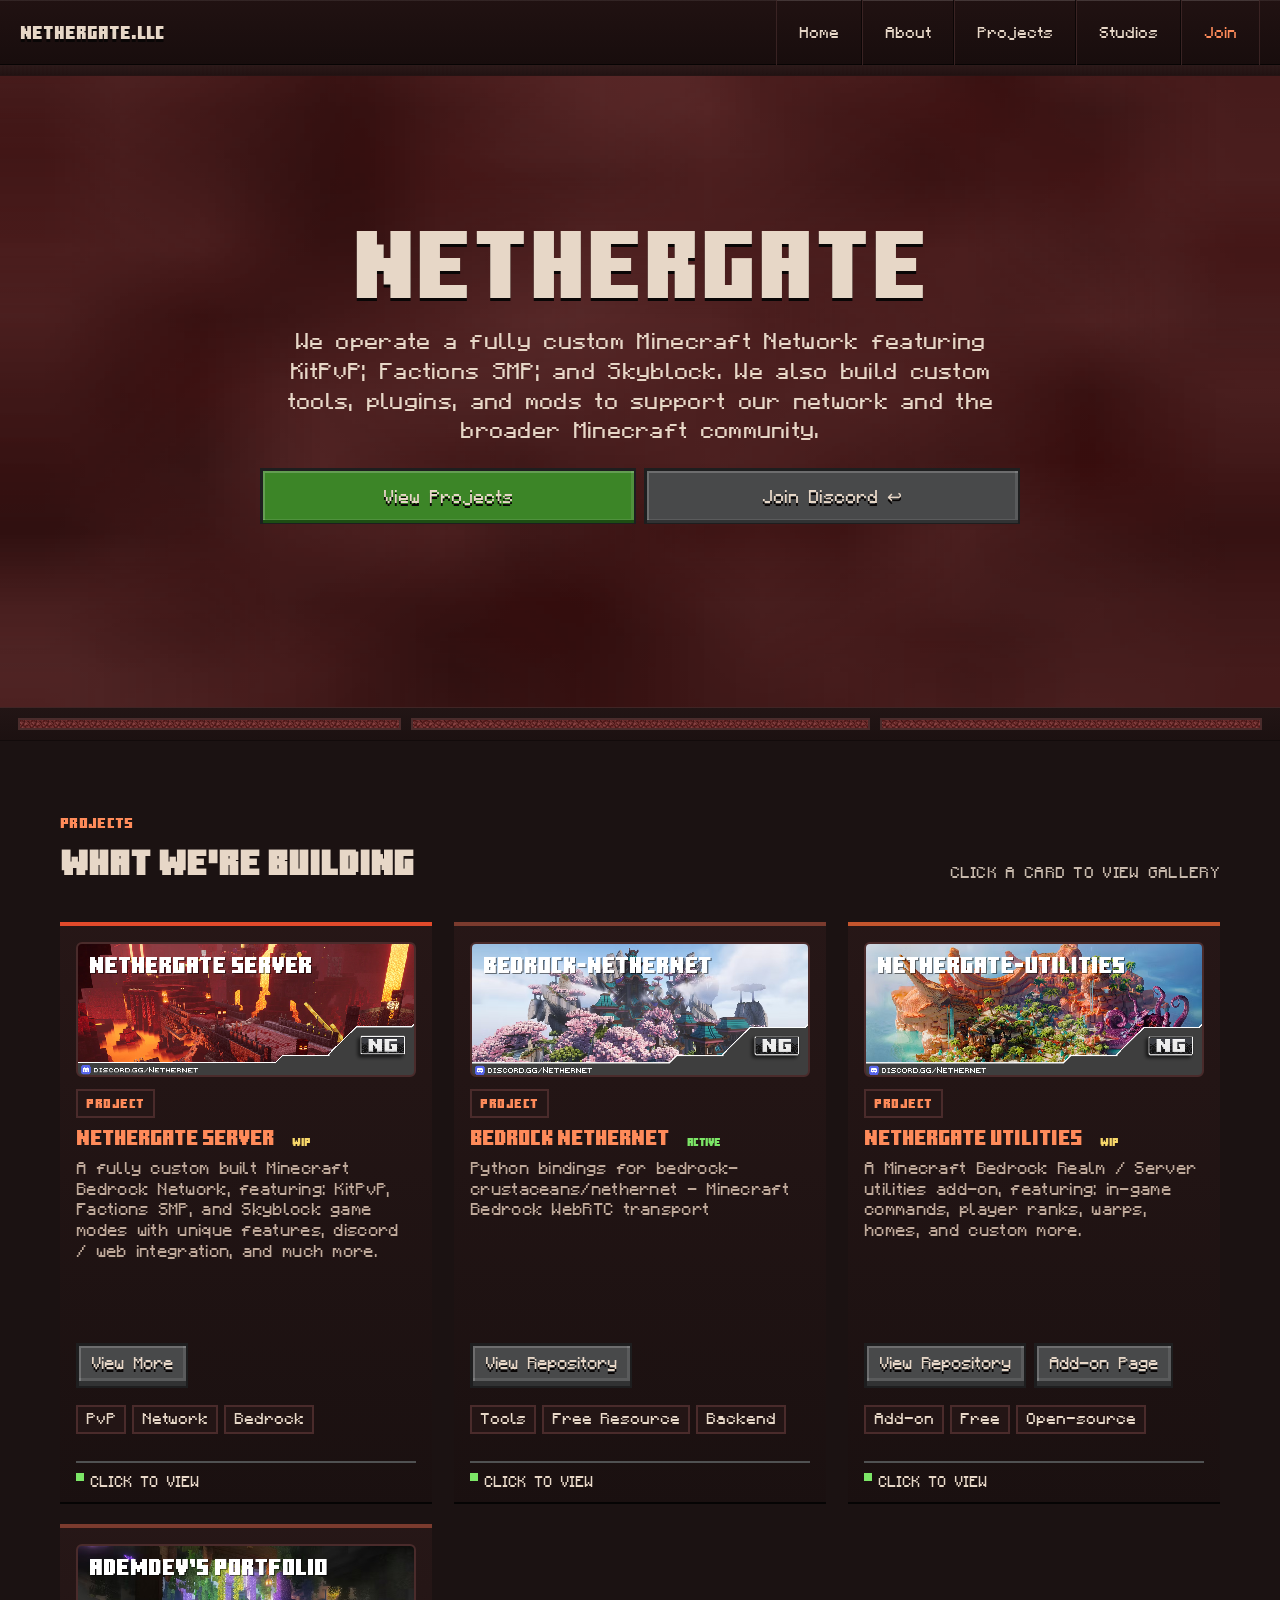
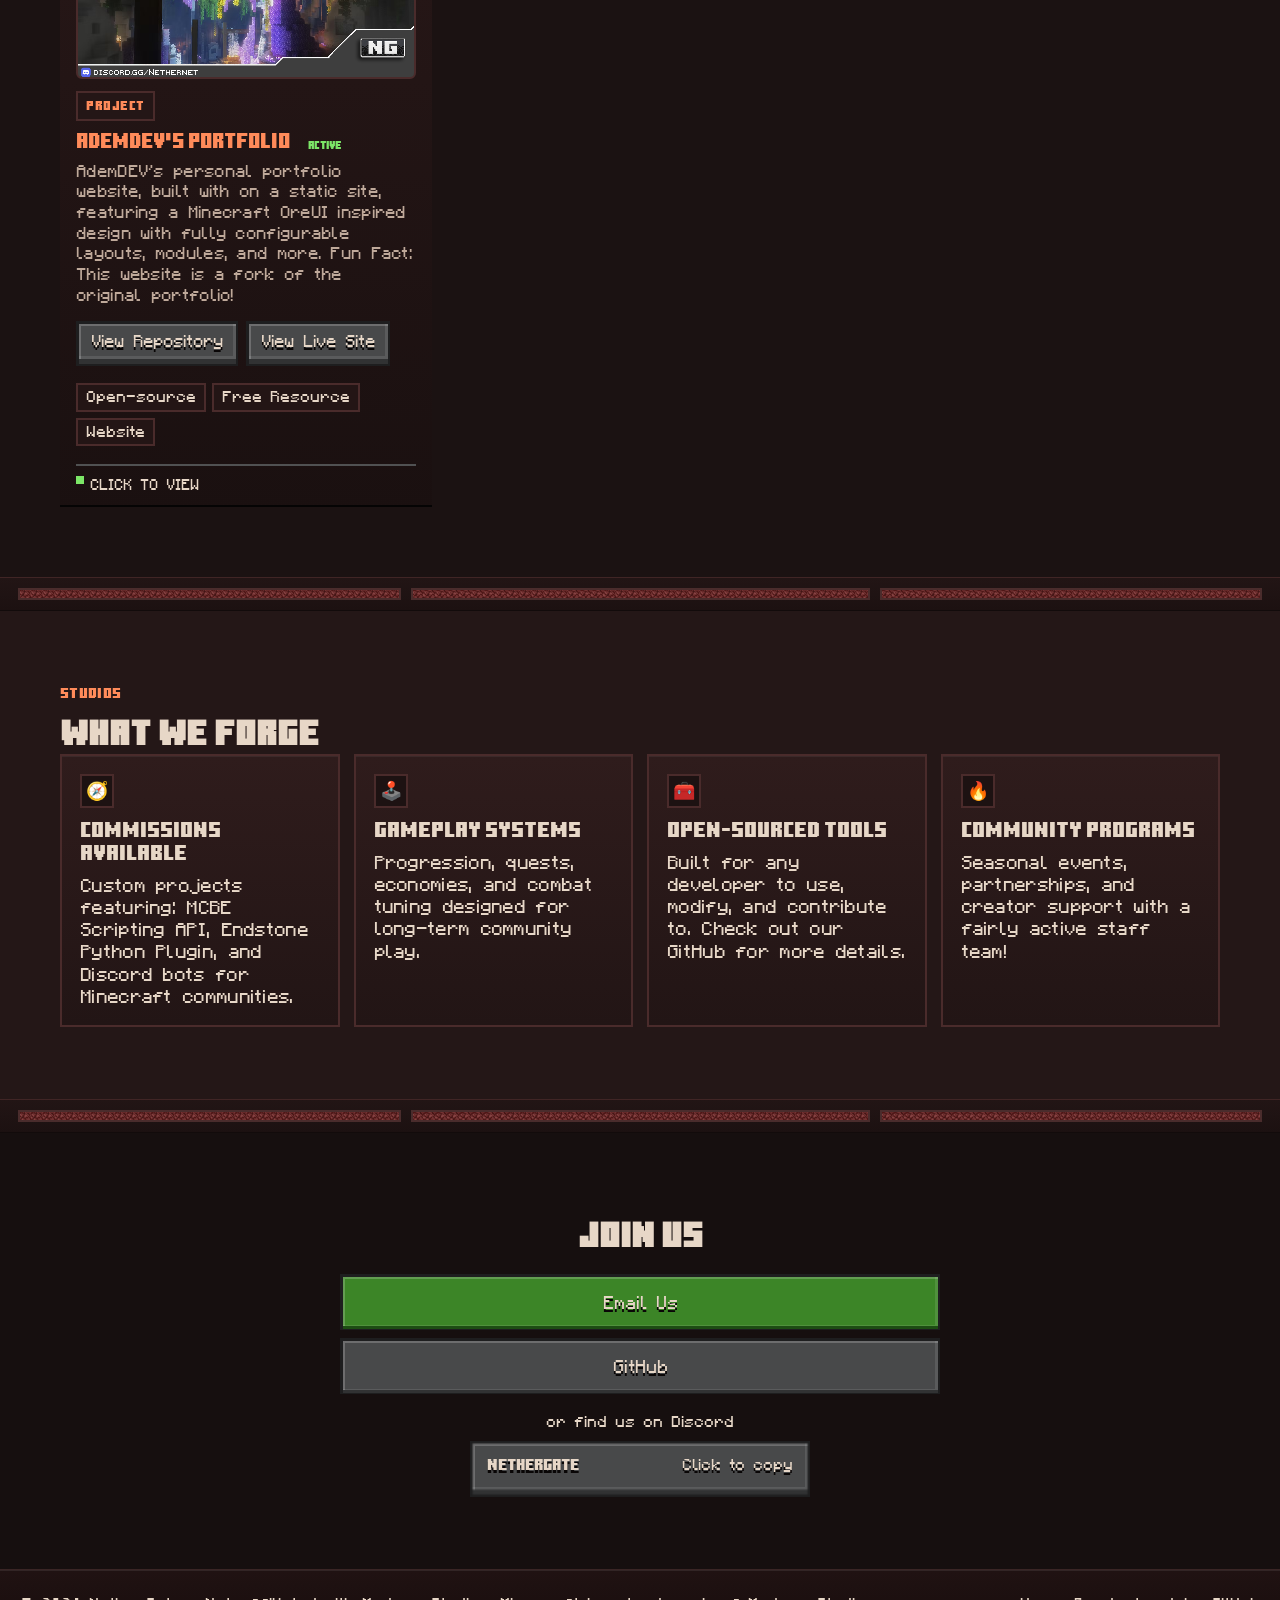
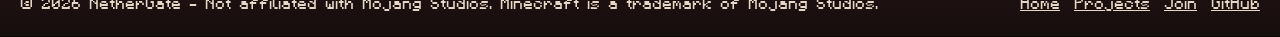
==== commit 2b822150: "Update icon handling and improve card button styles" ====
--- a/index.html
+++ b/index.html
@@ -19,7 +19,7 @@
     <title>NetherGate</title>
     <link rel="stylesheet" href="styles.css" />
 
-    <link rel="icon" type="image/png" sizes="32x32" href="A.png" />,
+    <link rel="icon" type="image/png" sizes="32x32" href="A.png" />
     <link rel="apple-touch-icon" sizes="180x180" href="A.png" />
   </head>
   <body>
@@ -109,7 +109,7 @@
       <section class="section section-dark" id="contact">
         <div class="container">
           <div class="contact-inner reveal">
-            <h2 class="section-heading section-heading-center">Join the Gate</h2>
+            <h2 class="section-heading section-heading-center">Join Us</h2>
             <div class="contact-links" id="contact-links"></div>
             <div class="divider-row">or find us on Discord</div>
             <div class="discord-box" id="discord-box">
@@ -145,7 +145,7 @@
           <button type="button" class="gm-nav prev" id="gm-prev" aria-label="Previous image">◀</button>
           <img class="gm-main-img" id="gm-main-img" src="" alt="" style="display: none" />
           <div class="gm-placeholder" id="gm-placeholder">
-            <div class="gm-placeholder-icon" id="gm-ph-icon">📷</div>
+            <div class="gm-placeholder-icon" id="gm-ph-icon"></div>
             <div class="gm-placeholder-title">No screenshots yet</div>
             <div class="gm-placeholder-sub">Add images to this project's gallery array in CONFIG.</div>
           </div>
@@ -179,7 +179,7 @@
           <button type="button" class="gm-nav prev" id="sm-prev" aria-label="Previous image">◀</button>
           <img class="gm-main-img" id="sm-main-img" src="" alt="" style="display: none" />
           <div class="gm-placeholder" id="sm-placeholder">
-            <div class="gm-placeholder-icon" id="sm-ph-icon">📦</div>
+            <div class="gm-placeholder-icon" id="sm-ph-icon"></div>
             <div class="gm-placeholder-title">No images</div>
           </div>
           <button type="button" class="gm-nav next" id="sm-next" aria-label="Next image">▶</button>
--- a/styles.css
+++ b/styles.css
@@ -378,11 +378,11 @@
 }
 
 .bb-btn.green > span {
-  border-image-source: url("ui/buttons/red/unchecked.png");
+  border-image-source: url("ui/buttons/green/unchecked.png");
 }
 
 .bb-btn.green:hover > span {
-  border-image-source: url("ui/buttons/red/unchecked_hover.png");
+  border-image-source: url("ui/buttons/green/unchecked_hover.png");
 }
 
 .bb-btn.white > span {
@@ -396,11 +396,11 @@
 }
 
 .bb-btn.blue > span {
-  border-image-source: url("ui/buttons/dark/unchecked.png");
+  border-image-source: url("ui/buttons/blue/unchecked.png");
 }
 
 .bb-btn.blue:hover > span {
-  border-image-source: url("ui/buttons/dark/unchecked_hover.png");
+  border-image-source: url("ui/buttons/blue/unchecked_hover.png");
 }
 
 .bb-btn.gold > span {
@@ -680,12 +680,12 @@
 
 .card-cover {
   width: 100%;
-  height: 116px;
+  height: 135px;
   margin-bottom: 12px;
   background-size: cover;
   background-position: center;
   border: 2px solid #4a2b2b;
-  border-radius: 12px;
+  border-radius: 6px;
   overflow: hidden;
   image-rendering: pixelated;
 }
@@ -754,6 +754,12 @@
   line-height: 1.02;
   margin-bottom: 10px;
   color: #ff8b5a;
+}
+
+.card-title-row {
+  display: flex;
+  align-items: center;
+  gap: 10px;
 }
 
 .card-desc {
@@ -822,6 +828,18 @@
 .card-btn:hover {
   border-image-source: url("ui/buttons/dark/unchecked_hover.png");
 }
+
+/* Support color variants on card buttons via classes (example: <a class="card-btn blue">) */
+.card-btn.green { border-image-source: url("ui/buttons/green/unchecked.png"); }
+.card-btn.green:hover { border-image-source: url("ui/buttons/green/unchecked_hover.png"); }
+.card-btn.white { color: var(--ash); border-image-source: url("ui/buttons/dark/unchecked.png"); }
+.card-btn.white:hover { border-image-source: url("ui/buttons/dark/unchecked_hover.png"); }
+.card-btn.blue { border-image-source: url("ui/buttons/blue/unchecked.png"); }
+.card-btn.blue:hover { border-image-source: url("ui/buttons/blue/unchecked_hover.png"); }
+.card-btn.gold { color: var(--ash); border-image-source: url("ui/buttons/dark/unchecked.png"); }
+.card-btn.gold:hover { border-image-source: url("ui/buttons/dark/unchecked_hover.png"); }
+.card-btn.dark { color: var(--ash); border-image-source: url("ui/buttons/dark/unchecked.png"); }
+.card-btn.dark:hover { border-image-source: url("ui/buttons/dark/unchecked_hover.png"); }
 
 .card-gallery-hint {
   margin-top: 10px;
